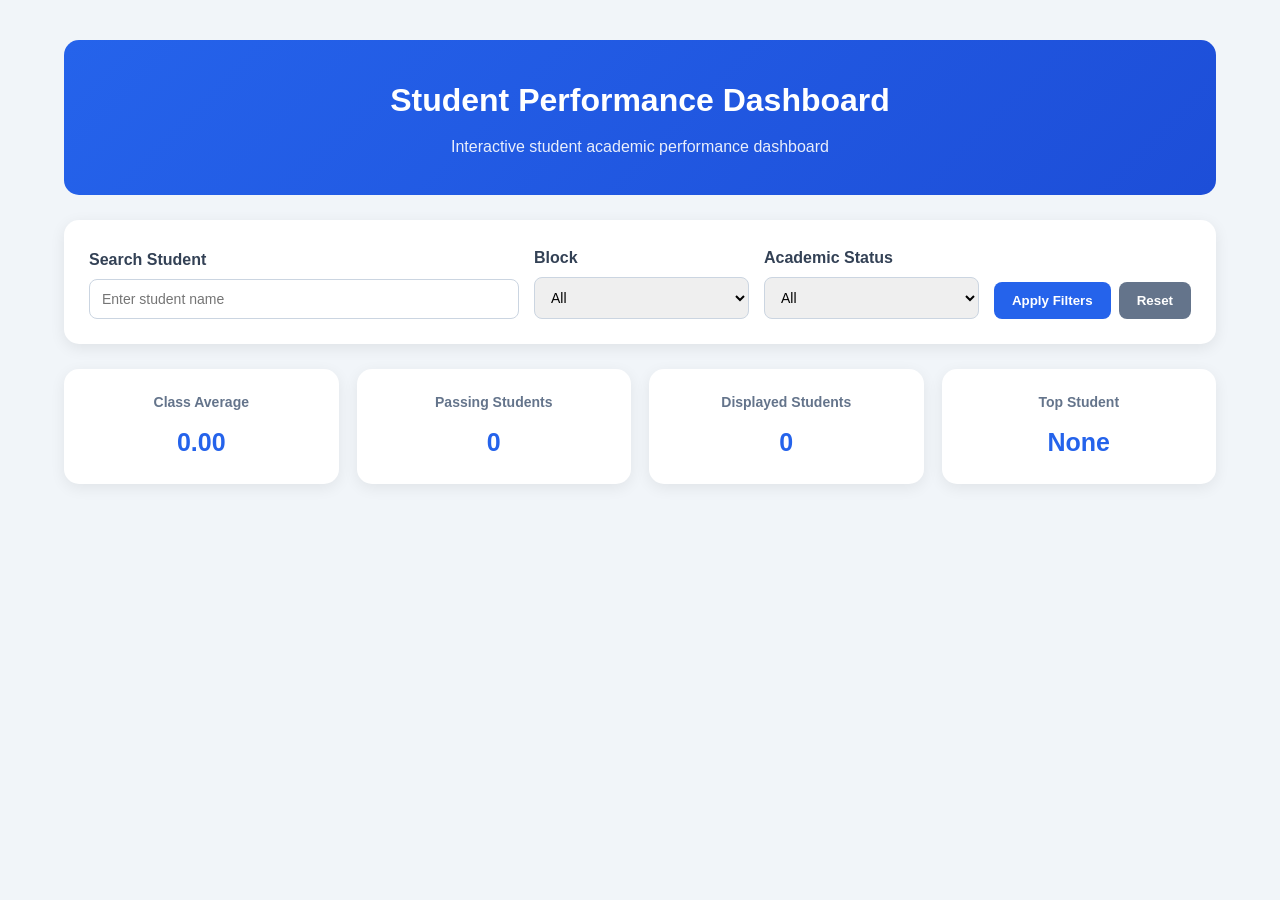
==== Prelim Laboratory Exam/index.html @ 5b4cc1ad "Add files via upload" ====
<!DOCTYPE html>
<html lang="en">
<head>
    <meta charset="UTF-8">
    <meta name="viewport" content="width=device-width, initial-scale=1.0">

    <title>Student Performance Dashboard</title>

    <link rel="stylesheet" href="css/style.css">
</head>
<body>

    <main class="container">

        <header class="dashboard-header">
            <h1>Student Performance Dashboard</h1>
            <p>Interactive student academic performance dashboard</p>
        </header>

        <!-- FILTER SECTION -->
        <section class="filter-section">

            <div class="filter-group">
                <label for="searchInput">Search Student</label>
                <input
                    type="text"
                    id="searchInput"
                    placeholder="Enter student name"
                >
            </div>

            <div class="filter-group">
                <label for="blockFilter">Block</label>
                <select id="blockFilter">
                    <option value="All">All</option>
                    <option value="31-ITE-01">31-ITE-01</option>
                    <option value="31-ITE-02">31-ITE-02</option>
                    <option value="31-ITE-03">31-ITE-03</option>
                </select>
            </div>

            <div class="filter-group">
                <label for="statusFilter">Academic Status</label>
                <select id="statusFilter">
                    <option value="All">All</option>
                    <option value="Excellent">Excellent</option>
                    <option value="Passed">Passed</option>
                    <option value="Needs Improvement">Needs Improvement</option>
                    <option value="Failed">Failed</option>
                </select>
            </div>

            <div class="button-group">
                <button id="applyBtn">Apply Filters</button>
                <button id="resetBtn" class="reset-button">Reset</button>
            </div>

        </section>

        <!-- SUMMARY -->
        <section class="summary-section">

            <div class="summary-card">
                <h3>Class Average</h3>
                <span id="classAverage">0.00</span>
            </div>

            <div class="summary-card">
                <h3>Passing Students</h3>
                <span id="passingCount">0</span>
            </div>

            <div class="summary-card">
                <h3>Displayed Students</h3>
                <span id="displayedCount">0</span>
            </div>

            <div class="summary-card">
                <h3>Top Student</h3>
                <span id="topStudent">None</span>
            </div>

        </section>

        <!-- MESSAGE -->
        <div id="messageArea"></div>

        <!-- STUDENT LIST -->
        <section>
            <div id="studentList" class="student-list"></div>
        </section>

    </main>

    <!-- Required ES Module -->
    <script type="module" src="js/main.js"></script>

</body>
</html>
---- Prelim Laboratory Exam/css/style.css ----
* {
    box-sizing: border-box;
    margin: 0;
    padding: 0;
}

body {
    font-family: Arial, Helvetica, sans-serif;
    background-color: #f1f5f9;
    color: #1e293b;
    line-height: 1.6;
}

.container {
    width: 90%;
    max-width: 1200px;
    margin: 40px auto;
}

/* HEADER */

.dashboard-header {
    background: linear-gradient(135deg, #2563eb, #1d4ed8);
    color: white;
    padding: 35px;
    border-radius: 15px;
    margin-bottom: 25px;
    text-align: center;
}

.dashboard-header h1 {
    font-size: 32px;
    margin-bottom: 8px;
}

.dashboard-header p {
    font-size: 16px;
    opacity: 0.9;
}

/* FILTER */

.filter-section {
    background: white;
    padding: 25px;
    border-radius: 15px;
    box-shadow: 0 4px 15px rgba(0, 0, 0, 0.08);

    display: grid;
    grid-template-columns: 2fr 1fr 1fr auto;
    gap: 15px;
    align-items: end;
}

.filter-group {
    display: flex;
    flex-direction: column;
}

.filter-group label {
    font-weight: bold;
    margin-bottom: 7px;
    color: #334155;
}

.filter-group input,
.filter-group select {
    padding: 11px 12px;
    border: 1px solid #cbd5e1;
    border-radius: 8px;
    font-size: 14px;
    outline: none;
}

.filter-group input:focus,
.filter-group select:focus {
    border-color: #2563eb;
    box-shadow: 0 0 0 2px rgba(37, 99, 235, 0.1);
}

.button-group {
    display: flex;
    gap: 8px;
}

button {
    padding: 11px 18px;
    border: none;
    border-radius: 8px;
    background-color: #2563eb;
    color: white;
    font-weight: bold;
    cursor: pointer;
    transition: 0.2s;
}

button:hover {
    background-color: #1d4ed8;
    transform: translateY(-1px);
}

.reset-button {
    background-color: #64748b;
}

.reset-button:hover {
    background-color: #475569;
}

/* SUMMARY */

.summary-section {
    display: grid;
    grid-template-columns: repeat(4, 1fr);
    gap: 18px;
    margin: 25px 0;
}

.summary-card {
    background-color: white;
    padding: 22px;
    border-radius: 15px;
    text-align: center;
    box-shadow: 0 4px 15px rgba(0, 0, 0, 0.07);
}

.summary-card h3 {
    font-size: 14px;
    color: #64748b;
    margin-bottom: 8px;
}

.summary-card span {
    font-size: 25px;
    font-weight: bold;
    color: #2563eb;
}

/* STUDENT LIST */

.student-list {
    display: grid;
    grid-template-columns: repeat(2, 1fr);
    gap: 20px;
}

.student-card {
    background-color: white;
    border-radius: 15px;
    padding: 25px;
    box-shadow: 0 4px 15px rgba(0, 0, 0, 0.08);
    border-left: 6px solid #2563eb;
    transition: 0.2s;
}

.student-card:hover {
    transform: translateY(-3px);
    box-shadow: 0 8px 20px rgba(0, 0, 0, 0.12);
}

.student-header {
    display: flex;
    justify-content: space-between;
    align-items: center;
    margin-bottom: 15px;
}

.student-header h2 {
    font-size: 21px;
    color: #0f172a;
}

.student-block {
    color: #64748b;
    font-size: 14px;
}

.scores {
    display: grid;
    grid-template-columns: repeat(3, 1fr);
    gap: 10px;
    margin: 15px 0;
}

.score-box {
    background-color: #f8fafc;
    border-radius: 8px;
    padding: 12px;
    text-align: center;
}

.score-box small {
    display: block;
    color: #64748b;
    margin-bottom: 3px;
}

.score-box strong {
    font-size: 18px;
    color: #334155;
}

.final-grade {
    background-color: #eff6ff;
    border-radius: 10px;
    padding: 15px;
    text-align: center;
    margin-top: 15px;
}

.final-grade small {
    display: block;
    color: #64748b;
}

.final-grade strong {
    color: #2563eb;
    font-size: 28px;
}

.status {
    display: inline-block;
    padding: 5px 12px;
    border-radius: 20px;
    font-size: 13px;
    font-weight: bold;
    margin-top: 10px;
}

.status-excellent {
    background-color: #dcfce7;
    color: #166534;
}

.status-passed {
    background-color: #dbeafe;
    color: #1e40af;
}

.status-needs {
    background-color: #fef3c7;
    color: #92400e;
}

.status-failed {
    background-color: #fee2e2;
    color: #991b1b;
}

.remark {
    margin-top: 15px;
    padding: 12px;
    background-color: #f8fafc;
    border-radius: 8px;
    color: #475569;
}

/* MESSAGE */

#messageArea {
    margin-bottom: 20px;
}

.no-results {
    background-color: #fee2e2;
    color: #991b1b;
    padding: 15px;
    border-radius: 10px;
    text-align: center;
    font-weight: bold;
}

/* RESPONSIVE */

@media (max-width: 900px) {

    .filter-section {
        grid-template-columns: 1fr 1fr;
    }

    .summary-section {
        grid-template-columns: repeat(2, 1fr);
    }

    .student-list {
        grid-template-columns: 1fr;
    }
}

@media (max-width: 600px) {

    .container {
        width: 94%;
        margin: 20px auto;
    }

    .filter-section {
        grid-template-columns: 1fr;
    }

    .summary-section {
        grid-template-columns: 1fr;
    }

    .button-group {
        width: 100%;
    }

    .button-group button {
        flex: 1;
    }

    .scores {
        grid-template-columns: 1fr;
    }
}
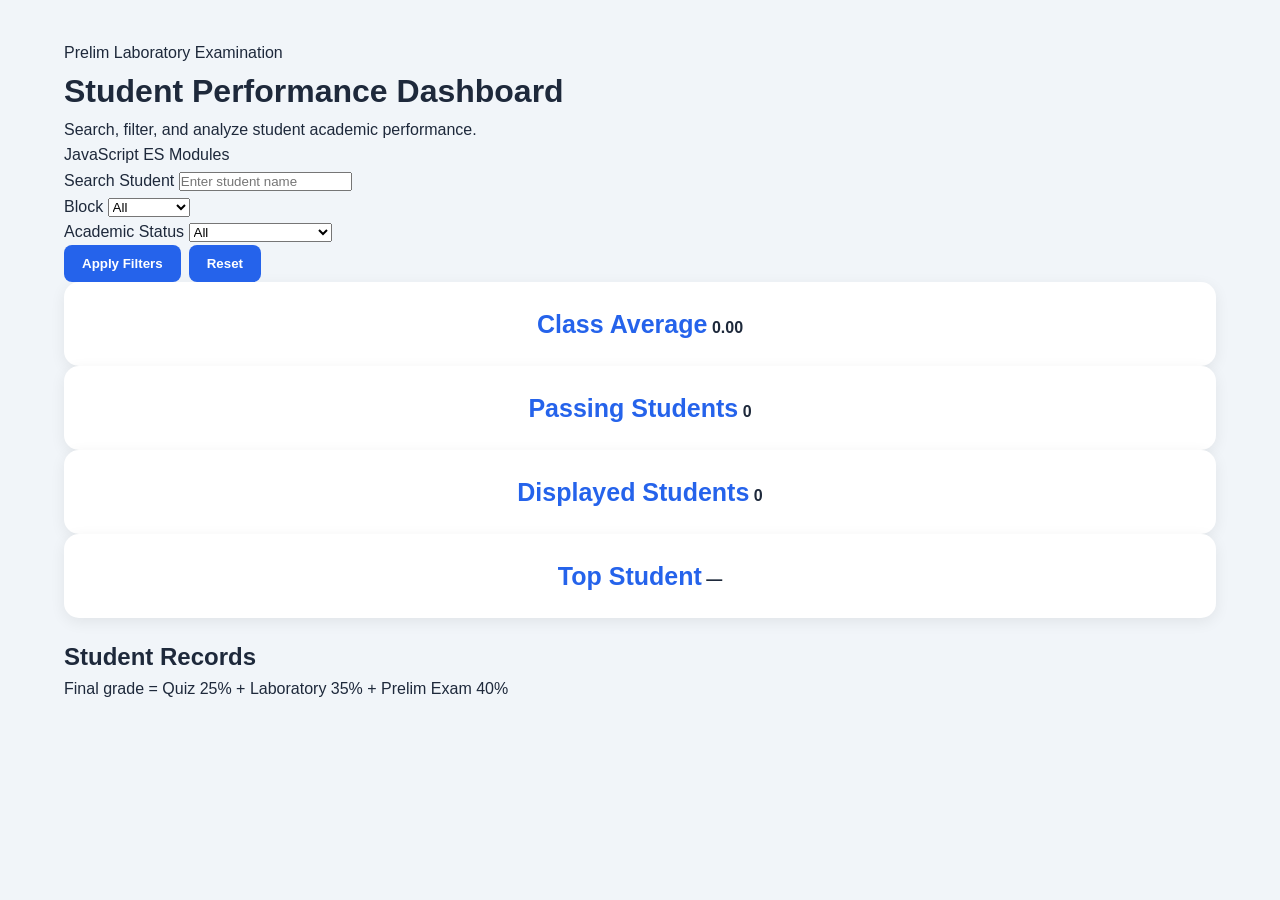
==== commit 88b31421: "Update index.html" ====
--- a/Prelim Laboratory Exam/index.html
+++ b/Prelim Laboratory Exam/index.html
@@ -3,33 +3,28 @@
 <head>
     <meta charset="UTF-8">
     <meta name="viewport" content="width=device-width, initial-scale=1.0">
-
+    <meta name="description" content="Interactive Student Performance Dashboard">
     <title>Student Performance Dashboard</title>
-
     <link rel="stylesheet" href="css/style.css">
 </head>
 <body>
-
     <main class="container">
-
-        <header class="dashboard-header">
-            <h1>Student Performance Dashboard</h1>
-            <p>Interactive student academic performance dashboard</p>
+        <header class="hero">
+            <div>
+                <p class="eyebrow">Prelim Laboratory Examination</p>
+                <h1>Student Performance Dashboard</h1>
+                <p class="subtitle">Search, filter, and analyze student academic performance.</p>
+            </div>
+            <div class="hero-badge">JavaScript ES Modules</div>
         </header>
 
-        <!-- FILTER SECTION -->
-        <section class="filter-section">
-
-            <div class="filter-group">
+        <section class="controls card" aria-label="Student filters">
+            <div class="control-group search-group">
                 <label for="searchInput">Search Student</label>
-                <input
-                    type="text"
-                    id="searchInput"
-                    placeholder="Enter student name"
-                >
+                <input id="searchInput" type="search" placeholder="Enter student name" autocomplete="off">
             </div>
 
-            <div class="filter-group">
+            <div class="control-group">
                 <label for="blockFilter">Block</label>
                 <select id="blockFilter">
                     <option value="All">All</option>
@@ -39,7 +34,7 @@
                 </select>
             </div>
 
-            <div class="filter-group">
+            <div class="control-group">
                 <label for="statusFilter">Academic Status</label>
                 <select id="statusFilter">
                     <option value="All">All</option>
@@ -51,49 +46,43 @@
             </div>
 
             <div class="button-group">
-                <button id="applyBtn">Apply Filters</button>
-                <button id="resetBtn" class="reset-button">Reset</button>
+                <button id="applyBtn" class="btn btn-primary" type="button">Apply Filters</button>
+                <button id="resetBtn" class="btn btn-secondary" type="button">Reset</button>
             </div>
-
         </section>
 
-        <!-- SUMMARY -->
-        <section class="summary-section">
-
-            <div class="summary-card">
-                <h3>Class Average</h3>
-                <span id="classAverage">0.00</span>
-            </div>
-
-            <div class="summary-card">
-                <h3>Passing Students</h3>
-                <span id="passingCount">0</span>
-            </div>
-
-            <div class="summary-card">
-                <h3>Displayed Students</h3>
-                <span id="displayedCount">0</span>
-            </div>
-
-            <div class="summary-card">
-                <h3>Top Student</h3>
-                <span id="topStudent">None</span>
-            </div>
-
+        <section class="summary-grid" aria-label="Class summary">
+            <article class="summary-card">
+                <span class="summary-label">Class Average</span>
+                <strong id="classAverage">0.00</strong>
+            </article>
+            <article class="summary-card">
+                <span class="summary-label">Passing Students</span>
+                <strong id="passingCount">0</strong>
+            </article>
+            <article class="summary-card">
+                <span class="summary-label">Displayed Students</span>
+                <strong id="displayedCount">0</strong>
+            </article>
+            <article class="summary-card">
+                <span class="summary-label">Top Student</span>
+                <strong id="topStudent">—</strong>
+            </article>
         </section>
 
-        <!-- MESSAGE -->
-        <div id="messageArea"></div>
+        <div id="messageArea" class="message-area" role="status" aria-live="polite"></div>
 
-        <!-- STUDENT LIST -->
         <section>
+            <div class="section-heading">
+                <div>
+                    <h2>Student Records</h2>
+                    <p>Final grade = Quiz 25% + Laboratory 35% + Prelim Exam 40%</p>
+                </div>
+            </div>
             <div id="studentList" class="student-list"></div>
         </section>
-
     </main>
 
-    <!-- Required ES Module -->
     <script type="module" src="js/main.js"></script>
-
 </body>
-</html>+</html>
